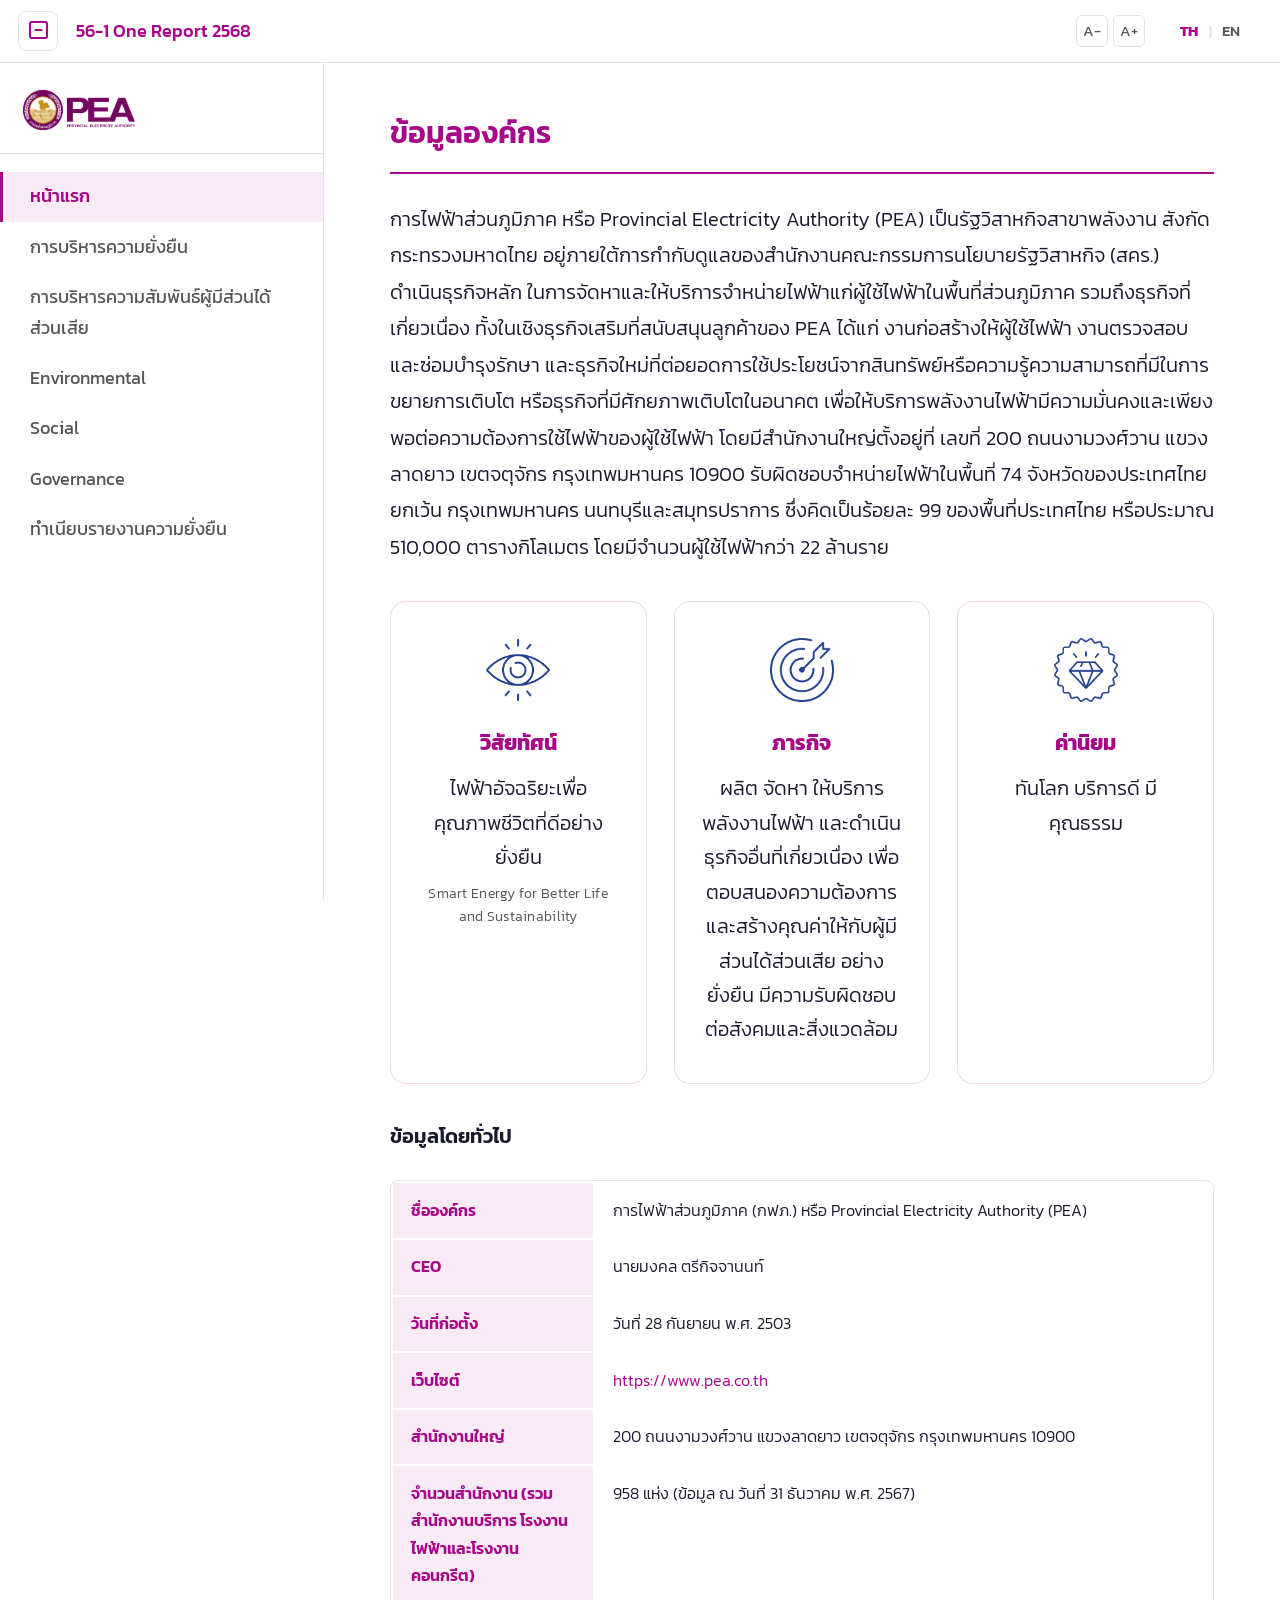
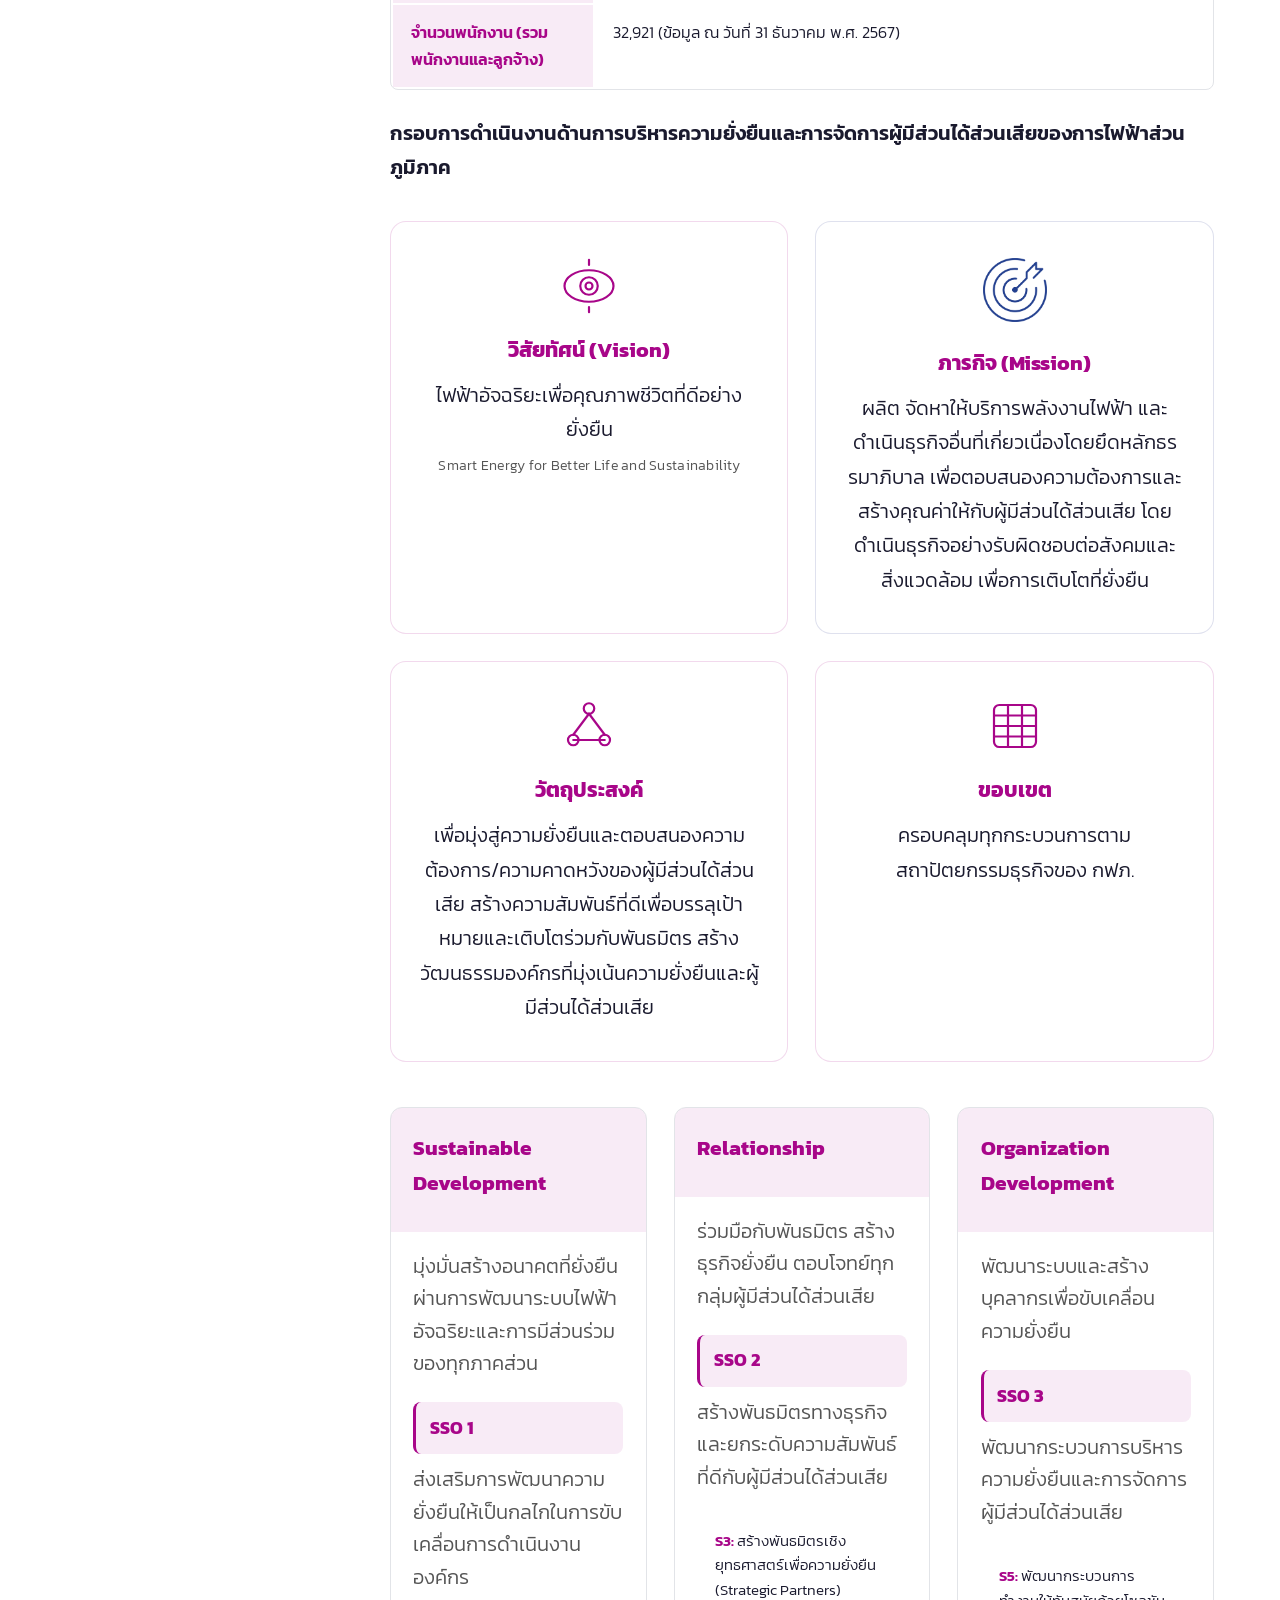
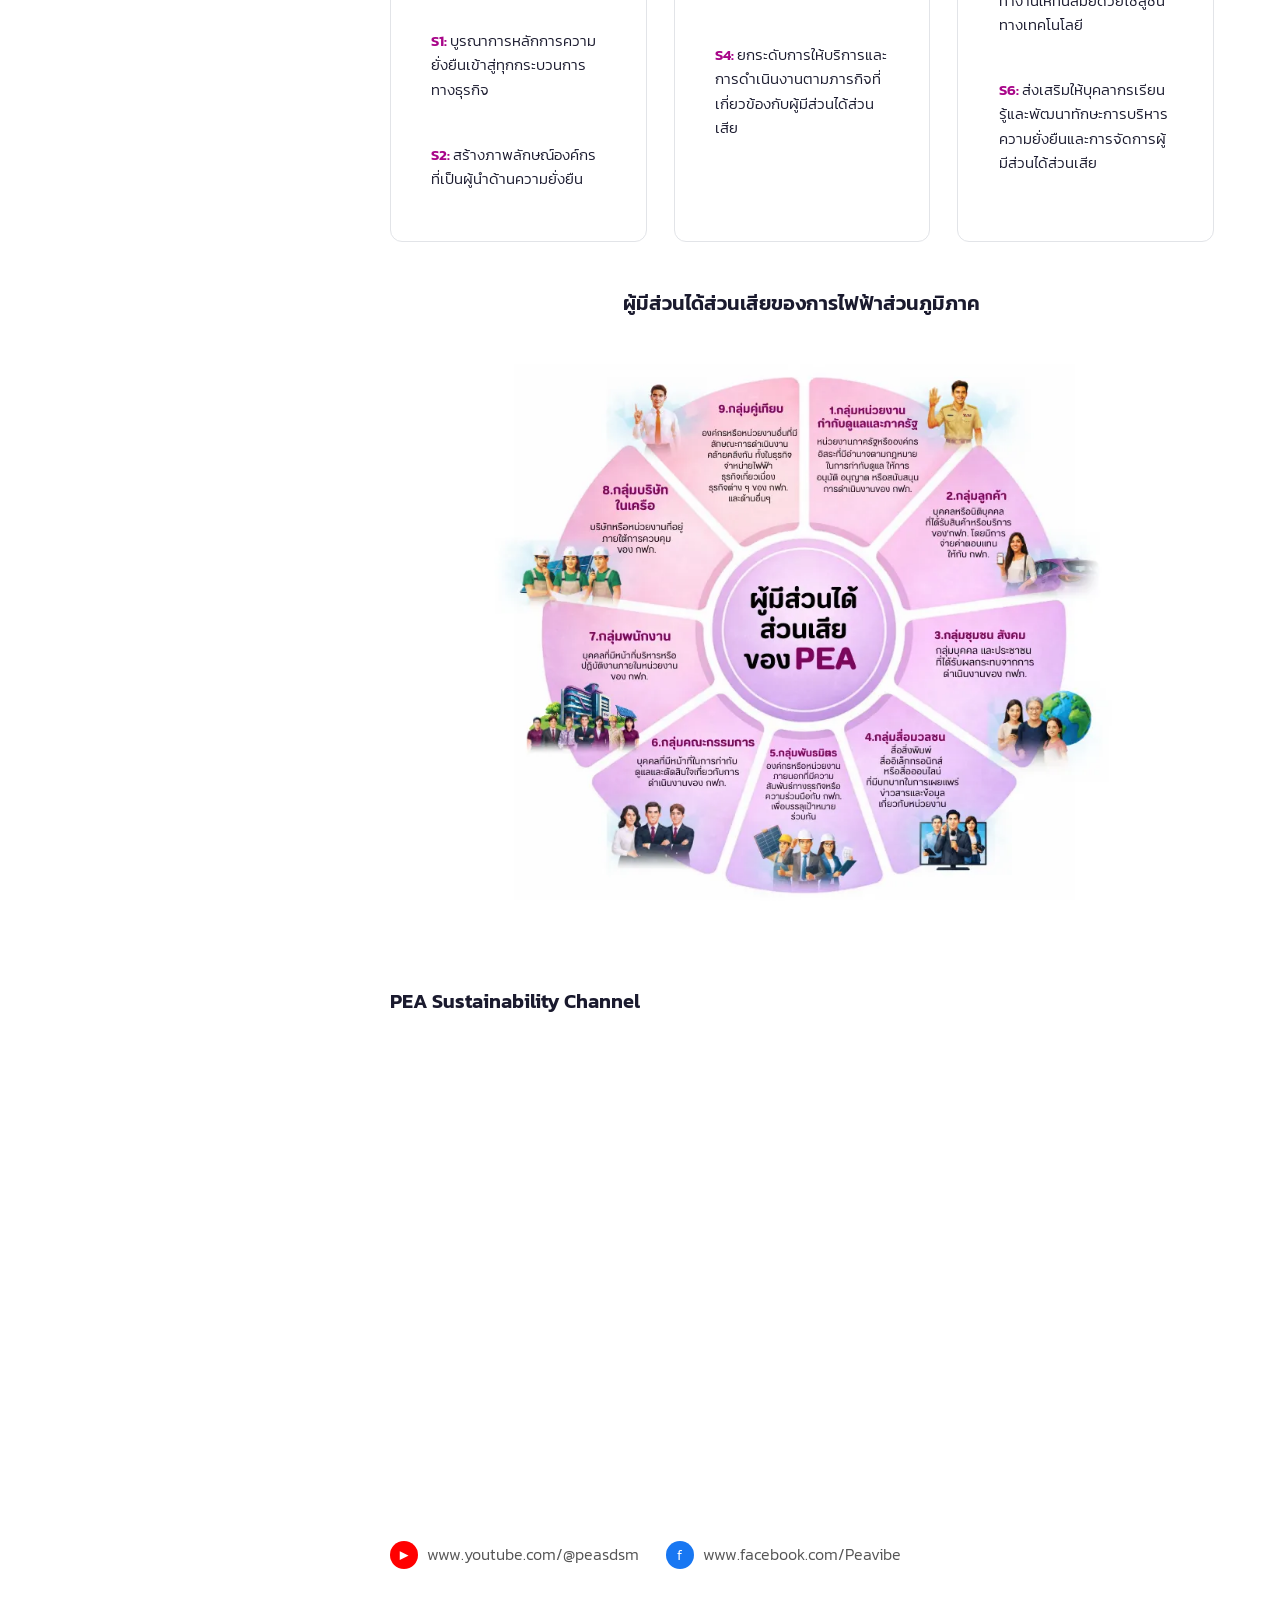
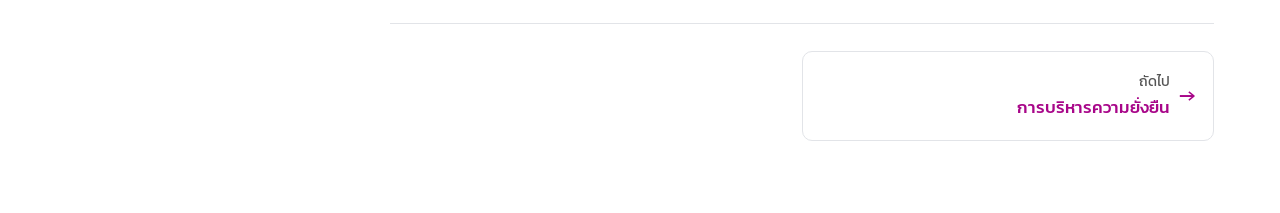
==== index.html @ 32f19824 "Initial commit: PEA Sustainability 56-1 One Report 2568 Multi-page static site with ESG content, res" ====
<!DOCTYPE html>
<html lang="th">
<head>
  <meta charset="UTF-8">
  <meta name="viewport" content="width=device-width, initial-scale=1.0">
  <title>หน้าแรก | PEA Sustainability</title>
  <link rel="icon" type="image/png" href="assets/pea-logo-new.png">
  <link rel="stylesheet" href="https://cdnjs.cloudflare.com/ajax/libs/font-awesome/6.5.0/css/all.min.css">
  <link rel="stylesheet" href="styles.css">
</head>
<body>

  <!-- Top Bar -->
  <header class="top-bar">
    <button class="hamburger-btn" id="hamburgerBtn" title="เปิด/ปิดเมนู"><svg class="bar" xmlns="http://www.w3.org/2000/svg" viewBox="0 0 640 640"><path d="M96 160C96 142.3 110.3 128 128 128L512 128C529.7 128 544 142.3 544 160C544 177.7 529.7 192 512 192L128 192C110.3 192 96 177.7 96 160zM96 320C96 302.3 110.3 288 128 288L512 288C529.7 288 544 302.3 544 320C544 337.7 529.7 352 512 352L128 352C110.3 352 96 337.7 96 320zM544 480C544 497.7 529.7 512 512 512L128 512C110.3 512 96 497.7 96 480C96 462.3 110.3 448 128 448L512 448C529.7 448 544 462.3 544 480z"/></svg><i class="fa-regular fa-square-minus close-icon"></i></button>
    <span class="top-bar-title">56-1 One Report 2568</span>
    <div class="font-picker">
      <button id="fontDecrease" title="ลดขนาดตัวอักษร">A-</button>
      <button id="fontIncrease" title="เพิ่มขนาดตัวอักษร">A+</button>
    </div>
    <div class="lang-selector">
      <a href="#" class="active">TH</a>
      <span class="lang-divider">|</span>
      <a href="#">EN</a>
    </div>
  </header>

  <!-- Sidebar -->
  <aside class="sidebar" id="sidebar">
    <div class="sidebar-logo">
      <img src="assets/pea-logo-full.png" alt="PEA Logo">
    </div>
    <ul class="sidebar-nav">
      <li><a href="index.html" class="active">หน้าแรก</a></li>
      <li><a href="sustainability-management.html">การบริหารความยั่งยืน</a></li>
      <li><a href="stakeholder-relationship.html">การบริหารความสัมพันธ์ผู้มีส่วนได้ส่วนเสีย</a></li>
      <li><a href="environmental.html">Environmental</a></li>
      <li><a href="social.html">Social</a></li>
      <li><a href="governance.html">Governance</a></li>
      <li><a href="report-archive.html">ทำเนียบรายงานความยั่งยืน</a></li>
    </ul>
  </aside>

  <!-- Main Content -->
  <main class="main-wrapper" id="mainWrapper">
    <div class="content">

      <h1>ข้อมูลองค์กร</h1>

      <p>การไฟฟ้าส่วนภูมิภาค หรือ Provincial Electricity Authority (PEA) เป็นรัฐวิสาหกิจสาขาพลังงาน สังกัดกระทรวงมหาดไทย อยู่ภายใต้การกำกับดูแลของสำนักงานคณะกรรมการนโยบายรัฐวิสาหกิจ (สคร.) ดำเนินธุรกิจหลัก ในการจัดหาและให้บริการจำหน่ายไฟฟ้าแก่ผู้ใช้ไฟฟ้าในพื้นที่ส่วนภูมิภาค รวมถึงธุรกิจที่เกี่ยวเนื่อง ทั้งในเชิงธุรกิจเสริมที่สนับสนุนลูกค้าของ PEA ได้แก่ งานก่อสร้างให้ผู้ใช้ไฟฟ้า งานตรวจสอบและซ่อมบำรุงรักษา และธุรกิจใหม่ที่ต่อยอดการใช้ประโยชน์จากสินทรัพย์หรือความรู้ความสามารถที่มีในการขยายการเติบโต หรือธุรกิจที่มีศักยภาพเติบโตในอนาคต เพื่อให้บริการพลังงานไฟฟ้ามีความมั่นคงและเพียงพอต่อความต้องการใช้ไฟฟ้าของผู้ใช้ไฟฟ้า โดยมีสำนักงานใหญ่ตั้งอยู่ที่ เลขที่ 200 ถนนงามวงศ์วาน แขวงลาดยาว เขตจตุจักร กรุงเทพมหานคร 10900 รับผิดชอบจำหน่ายไฟฟ้าในพื้นที่ 74 จังหวัดของประเทศไทย ยกเว้น กรุงเทพมหานคร นนทบุรีและสมุทรปราการ ซึ่งคิดเป็นร้อยละ 99 ของพื้นที่ประเทศไทย หรือประมาณ 510,000 ตารางกิโลเมตร โดยมีจำนวนผู้ใช้ไฟฟ้ากว่า 22 ล้านราย</p>

      <!-- วิสัยทัศน์ / ภารกิจ / ค่านิยม -->
      <div class="vmv-cards">
        <div class="vmv-card vmv-vision">
          <img src="svg/01.png" alt="วิสัยทัศน์" style="width: 64px; height: 64px; object-fit: contain; margin-bottom: 0.75rem;">
          <h4>วิสัยทัศน์</h4>
          <p>ไฟฟ้าอัจฉริยะเพื่อคุณภาพชีวิตที่ดีอย่างยั่งยืน</p>
          <span class="vmv-eng">Smart Energy for Better Life<br>and Sustainability</span>
        </div>
        <div class="vmv-card vmv-mission">
          <img src="svg/02.png" alt="ภารกิจ" style="width: 64px; height: 64px; object-fit: contain; margin-bottom: 0.75rem;">
          <h4>ภารกิจ</h4>
          <p>ผลิต จัดหา ให้บริการพลังงานไฟฟ้า และดำเนินธุรกิจอื่นที่เกี่ยวเนื่อง เพื่อตอบสนองความต้องการและสร้างคุณค่าให้กับผู้มีส่วนได้ส่วนเสีย อย่างยั่งยืน มีความรับผิดชอบต่อสังคมและสิ่งแวดล้อม</p>
        </div>
        <div class="vmv-card vmv-values">
          <img src="svg/03.png" alt="ค่านิยม" style="width: 64px; height: 64px; object-fit: contain; margin-bottom: 0.75rem;">
          <h4>ค่านิยม</h4>
          <p>ทันโลก บริการดี มีคุณธรรม</p>
        </div>
      </div>

      <!-- ข้อมูลโดยทั่วไป -->
      <h3>ข้อมูลโดยทั่วไป</h3>
      <div class="org-table-wrapper">
        <table class="org-table">
          <tbody>
            <tr><th>ชื่อองค์กร</th><td>การไฟฟ้าส่วนภูมิภาค (กฟภ.) หรือ Provincial Electricity Authority (PEA)</td></tr>
            <tr><th>CEO</th><td>นายมงคล ตรีกิจจานนท์</td></tr>
            <tr><th>วันที่ก่อตั้ง</th><td>วันที่ 28 กันยายน พ.ศ. 2503</td></tr>
            <tr><th>เว็บไซต์</th><td><a href="https://www.pea.co.th" target="_blank" rel="noopener">https://www.pea.co.th</a></td></tr>
            <tr><th>สำนักงานใหญ่</th><td>200 ถนนงามวงศ์วาน แขวงลาดยาว เขตจตุจักร กรุงเทพมหานคร 10900</td></tr>
            <tr><th>จำนวนสำนักงาน (รวมสำนักงานบริการ โรงงานไฟฟ้าและโรงงานคอนกรีต)</th><td>958 แห่ง (ข้อมูล ณ วันที่ 31 ธันวาคม พ.ศ. 2567)</td></tr>
            <tr><th>จำนวนพนักงาน (รวมพนักงานและลูกจ้าง)</th><td>32,921 (ข้อมูล ณ วันที่ 31 ธันวาคม พ.ศ. 2567)</td></tr>
          </tbody>
        </table>
      </div>

      <!-- กรอบการดำเนินงาน -->
      <h3>กรอบการดำเนินงานด้านการบริหารความยั่งยืนและการจัดการผู้มีส่วนได้ส่วนเสียของการไฟฟ้าส่วนภูมิภาค</h3>

      <!-- Vision / Mission / Objectives / Scope -->
      <div class="vmv-cards vmv-cards-2col">
        <div class="vmv-card vmv-vision">
          <div class="vmv-icon">
            <svg viewBox="0 0 64 64" fill="none" stroke="currentColor" stroke-width="2.5" stroke-linecap="round" stroke-linejoin="round"><ellipse cx="32" cy="32" rx="28" ry="18"/><circle cx="32" cy="32" r="10"/><circle cx="32" cy="32" r="4"/><line x1="32" y1="8" x2="32" y2="2"/><line x1="32" y1="62" x2="32" y2="56"/></svg>
          </div>
          <h4>วิสัยทัศน์ (Vision)</h4>
          <p>ไฟฟ้าอัจฉริยะเพื่อคุณภาพชีวิตที่ดีอย่างยั่งยืน</p>
          <span class="vmv-eng">Smart Energy for Better Life and Sustainability</span>
        </div>
        <div class="vmv-card vmv-mission">
          <img src="svg/02.png" alt="ภารกิจ" style="width: 64px; height: 64px; object-fit: contain; margin-bottom: 0.75rem;">
          <h4>ภารกิจ (Mission)</h4>
          <p>ผลิต จัดหาให้บริการพลังงานไฟฟ้า และดำเนินธุรกิจอื่นที่เกี่ยวเนื่องโดยยึดหลักธรรมาภิบาล เพื่อตอบสนองความต้องการและสร้างคุณค่าให้กับผู้มีส่วนได้ส่วนเสีย โดยดำเนินธุรกิจอย่างรับผิดชอบต่อสังคมและสิ่งแวดล้อม เพื่อการเติบโตที่ยั่งยืน</p>
        </div>
        <div class="vmv-card vmv-values">
          <div class="vmv-icon">
            <svg viewBox="0 0 64 64" fill="none" stroke="currentColor" stroke-width="2.5" stroke-linecap="round" stroke-linejoin="round"><circle cx="32" cy="12" r="6"/><circle cx="14" cy="48" r="6"/><circle cx="50" cy="48" r="6"/><line x1="32" y1="18" x2="14" y2="42"/><line x1="32" y1="18" x2="50" y2="42"/><line x1="14" y1="48" x2="50" y2="48"/></svg>
          </div>
          <h4>วัตถุประสงค์</h4>
          <p>เพื่อมุ่งสู่ความยั่งยืนและตอบสนองความต้องการ/ความคาดหวังของผู้มีส่วนได้ส่วนเสีย สร้างความสัมพันธ์ที่ดีเพื่อบรรลุเป้าหมายและเติบโตร่วมกับพันธมิตร สร้างวัฒนธรรมองค์กรที่มุ่งเน้นความยั่งยืนและผู้มีส่วนได้ส่วนเสีย</p>
        </div>
        <div class="vmv-card vmv-vision">
          <div class="vmv-icon">
            <svg viewBox="0 0 64 64" fill="none" stroke="currentColor" stroke-width="2.5" stroke-linecap="round" stroke-linejoin="round"><rect x="8" y="8" width="48" height="48" rx="6"/><line x1="8" y1="20" x2="56" y2="20"/><line x1="8" y1="32" x2="56" y2="32"/><line x1="8" y1="44" x2="56" y2="44"/><line x1="24" y1="8" x2="24" y2="56"/><line x1="40" y1="8" x2="40" y2="56"/></svg>
          </div>
          <h4>ขอบเขต</h4>
          <p>ครอบคลุมทุกกระบวนการตามสถาปัตยกรรมธุรกิจของ กฟภ.</p>
        </div>
      </div>

      <!-- SSO Framework -->
      <section class="sso-section">
        <div class="sso-grid">
          <div class="sso-card">
            <div class="sso-card-header-bg">
              <h2>Sustainable Development</h2>
            </div>
            <p class="sso-card-sub">มุ่งมั่นสร้างอนาคตที่ยั่งยืนผ่านการพัฒนาระบบไฟฟ้าอัจฉริยะและการมีส่วนร่วมของทุกภาคส่วน</p>
            <div class="sso-card-header">SSO 1</div>
            <div class="sso-card-sub">ส่งเสริมการพัฒนาความยั่งยืนให้เป็นกลไกในการขับเคลื่อนการดำเนินงานองค์กร</div>
            <div class="strategy-item"><strong>S1:</strong> บูรณาการหลักการความยั่งยืนเข้าสู่ทุกกระบวนการทางธุรกิจ</div>
            <div class="strategy-item"><strong>S2:</strong> สร้างภาพลักษณ์องค์กรที่เป็นผู้นำด้านความยั่งยืน</div>
          </div>
          <div class="sso-card">
            <div class="sso-card-header-bg">
              <h2>Relationship</h2>
            </div>
            <p class="sso-card-sub">ร่วมมือกับพันธมิตร สร้างธุรกิจยั่งยืน ตอบโจทย์ทุกกลุ่มผู้มีส่วนได้ส่วนเสีย</p>
            <div class="sso-card-header">SSO 2</div>
            <div class="sso-card-sub">สร้างพันธมิตรทางธุรกิจ และยกระดับความสัมพันธ์ที่ดีกับผู้มีส่วนได้ส่วนเสีย</div>
            <div class="strategy-item"><strong>S3:</strong> สร้างพันธมิตรเชิงยุทธศาสตร์เพื่อความยั่งยืน (Strategic Partners)</div>
            <div class="strategy-item"><strong>S4:</strong> ยกระดับการให้บริการและการดำเนินงานตามภารกิจที่เกี่ยวข้องกับผู้มีส่วนได้ส่วนเสีย</div>
          </div>
          <div class="sso-card">
            <div class="sso-card-header-bg">
              <h2>Organization Development</h2>
            </div>
            <p class="sso-card-sub">พัฒนาระบบและสร้างบุคลากรเพื่อขับเคลื่อนความยั่งยืน</p>
            <div class="sso-card-header">SSO 3</div>
            <div class="sso-card-sub">พัฒนากระบวนการบริหารความยั่งยืนและการจัดการผู้มีส่วนได้ส่วนเสีย</div>
            <div class="strategy-item"><strong>S5:</strong> พัฒนากระบวนการทำงานให้ทันสมัยด้วยโซลูชันทางเทคโนโลยี</div>
            <div class="strategy-item"><strong>S6:</strong> ส่งเสริมให้บุคลากรเรียนรู้และพัฒนาทักษะการบริหารความยั่งยืนและการจัดการผู้มีส่วนได้ส่วนเสีย</div>
          </div>
        </div>
      </section>

      <section class="stakeholder-section">
        <h3>ผู้มีส่วนได้ส่วนเสียของการไฟฟ้าส่วนภูมิภาค</h3>
        <img src="assets/home/stakeholder.webp" alt="แผนผังผู้มีส่วนได้ส่วนเสียของ PEA">
      </section>

      <h3>PEA Sustainability Channel</h3>
      <div style="position:relative;width:100%;padding-bottom:56.25%;margin-bottom:1.5rem;">
        <iframe style="position:absolute;top:0;left:0;width:100%;height:100%;border:0;border-radius:12px" src="https://www.youtube.com/embed/fM0VaA9UM3A" title="YouTube video player" allow="accelerometer; autoplay; clipboard-write; encrypted-media; gyroscope; picture-in-picture; web-share" allowfullscreen=""></iframe>
      </div>
      <div class="social-section">
        <a href="https://www.youtube.com/@peasdsm" target="_blank" rel="noopener" class="social-link">
          <span class="social-icon yt">&#9654;</span>
          www.youtube.com/@peasdsm
        </a>
        <a href="https://www.facebook.com/Peavibe" target="_blank" rel="noopener" class="social-link">
          <span class="social-icon fb">f</span>
          www.facebook.com/Peavibe
        </a>
      </div>

      <div class="page-nav next-only">
        <a href="sustainability-management.html" style="justify-content: flex-end;">
          <span style="text-align: right;"><small>ถัดไป</small>การบริหารความยั่งยืน</span>
          <span style="font-size:1.2rem">&#8594;</span>
        </a>
      </div>

    </div>
  </main>

  <button class="back-to-top" id="backToTop" title="กลับขึ้นด้านบน">&#8593;</button>
  <script src="script.js"></script>
</body>
</html>
---- styles.css ----
/* ── Font Faces ── */
@font-face { font-family: 'Kanit'; src: url('assets/fonts/Kanit-Light.ttf') format('truetype'); font-weight: 300; font-style: normal; }
@font-face { font-family: 'Kanit'; src: url('assets/fonts/Kanit-Regular.ttf') format('truetype'); font-weight: 400; font-style: normal; }
@font-face { font-family: 'Kanit'; src: url('assets/fonts/Kanit-Medium.ttf') format('truetype'); font-weight: 500; font-style: normal; }
@font-face { font-family: 'Kanit'; src: url('assets/fonts/Kanit-SemiBold.ttf') format('truetype'); font-weight: 600; font-style: normal; }
@font-face { font-family: 'Kanit'; src: url('assets/fonts/Kanit-Bold.ttf') format('truetype'); font-weight: 700; font-style: normal; }

/* ── CSS Variables ── */
:root {
  --pea-accent: rgb(168, 6, 137);
  --pea-accent-light: rgba(168, 6, 137, 0.08);
  --pea-accent-hover: rgb(140, 4, 114);
  --pea-sidebar-bg: #ffffff;
  --pea-sidebar-width: 18rem;
  --pea-border: #e2e4e8;
  --pea-text: #1a1a2e;
  --pea-text-muted: #555;
  --pea-bg: #ffffff;
  --pea-icon-blue: #2b3a8e;
  --pea-card-shadow: 0 2px 12px rgba(0,0,0,0.06);
}

/* ── Dark Theme ── */
[data-theme="dark"] {
  --pea-sidebar-bg: #1a1a2e;
  --pea-border: #2d2d44;
  --pea-text: #e8e8f0;
  --pea-text-muted: #a0a0b8;
  --pea-bg: #12121f;
  --pea-card-shadow: 0 2px 12px rgba(0,0,0,0.3);
  --pea-accent-light: rgba(168, 6, 137, 0.15);
}
[data-theme="dark"] body { background: var(--pea-bg); color: var(--pea-text); }
[data-theme="dark"] .sidebar { background: var(--pea-sidebar-bg); border-color: var(--pea-border); }
[data-theme="dark"] .sidebar-nav a { color: var(--pea-text-muted); }
[data-theme="dark"] .sidebar-nav a:hover,
[data-theme="dark"] .sidebar-nav a.active { color: var(--pea-accent); }
[data-theme="dark"] .top-bar { background: var(--pea-sidebar-bg); border-color: var(--pea-border); }
[data-theme="dark"] .search-box { background: #2d2d44; color: var(--pea-text); border-color: #3d3d55; }
[data-theme="dark"] .org-table { border-color: var(--pea-border); }
[data-theme="dark"] .org-table th { background: rgba(168, 6, 137, 0.2); }
[data-theme="dark"] .org-table td, [data-theme="dark"] .org-table th { border-color: var(--pea-border); }
[data-theme="dark"] .sso-card { background: var(--pea-sidebar-bg); border-color: var(--pea-border); }
[data-theme="dark"] .strategy-item { background: rgba(255,255,255,0.04); border-color: var(--pea-border); }
[data-theme="dark"] .next-link, [data-theme="dark"] .prev-link { border-color: var(--pea-border); }
[data-theme="dark"] .info-card { background: var(--pea-sidebar-bg); border-color: var(--pea-border); }
[data-theme="dark"] .cert-card { background: var(--pea-sidebar-bg); border-color: var(--pea-border); }

/* ── Reset & Base ── */
*, *::before, *::after { box-sizing: border-box; margin: 0; padding: 0; }
html { scroll-behavior: smooth; }
body {
  font-family: 'Kanit', sans-serif;
  font-size: 18px;
  font-weight: 160;
  line-height: 1.7;
  color: var(--pea-text);
  background: var(--pea-bg);
  overflow-x: hidden;
}

p { font-size: 18px; }
#mainWrapper > div > p { font-size: 1.125rem; }

/* ── Top Bar ── */
.top-bar {
  position: fixed; top: 0; left: 0; right: 0;
  height: 3.5rem;
  background: #fff;
  border-bottom: 1px solid var(--pea-border);
  display: flex; align-items: center; justify-content: flex-start;
  padding: 0 1rem;
  z-index: 100;
  gap: 0.75rem;
}
.top-bar-title {
  font-weight: 500; font-size: 18px;
  color: var(--pea-accent);
  margin-left: 0.25rem;
}
.lang-selector {
  margin-left: 0;
  display: flex;
  align-items: center;
  gap: 0;
  font-size: 0.85rem;
  font-weight: 500;
}
.lang-selector a {
  text-decoration: none;
  color: var(--pea-text-muted);
  padding: 0.35rem 0.6rem;
  border-radius: 6px;
  transition: all 0.2s;
}
.lang-selector a:hover { color: var(--pea-accent); background: var(--pea-accent-light); }
.lang-selector a.active { color: var(--pea-accent); font-weight: 700; }
.lang-selector .lang-divider { color: var(--pea-border); }
.font-picker {
  margin-left: auto;
  position: relative;
  display: flex;
  align-items: center;
  gap: 0.25rem;
  font-size: 0.85rem;
  font-weight: 500;
}
.font-picker button {
  background: none;
  border: 1px solid var(--pea-border);
  border-radius: 6px;
  cursor: pointer;
  color: var(--pea-text-muted);
  font-family: 'Kanit', sans-serif;
  font-size: 0.85rem;
  padding: 0.25rem 0.5rem;
  line-height: 1;
  transition: all 0.2s;
  display: flex;
  align-items: center;
  justify-content: center;
  width: 32px;
  height: 32px;
}
.font-picker button:hover { color: var(--pea-accent); border-color: var(--pea-accent); }
.font-picker .font-size-label { font-size: 0.75rem; color: var(--pea-text-muted); margin: 0 0.15rem; }
[data-theme="dark"] .top-bar-title { color: var(--pea-accent); }
/* ── Hamburger Menu Button ── */
.hamburger-btn {
  display: flex; align-items: center; justify-content: center;
  width: 40px; height: 40px;
  background: none; border: 1px solid var(--pea-border);
  border-radius: 8px; cursor: pointer;
  transition: all 0.2s;
}
.hamburger-btn:hover { background: var(--pea-accent-light); border-color: var(--pea-accent); }
.hamburger-btn:hover .bar { fill: var(--pea-accent); }
.hamburger-btn .bar {
  display: block; width: 18px; height: 18px;
  fill: var(--pea-text-muted);
  position: relative;
  transition: all 0.3s ease;
}
.hamburger-btn .bar::before,
.hamburger-btn .bar::after {
  content: ''; display: block;
  width: 18px; height: 2px;
  background: var(--pea-text-muted);
  border-radius: 2px;
  position: absolute; left: 0;
  transition: all 0.3s ease;
}
.hamburger-btn .bar::before { top: -6px; }
.hamburger-btn .bar::after { top: 6px; }
.hamburger-btn .close-icon { display: none; font-size: 1.2rem; color: var(--pea-accent); }
.hamburger-btn.open .bar { display: none; }
.hamburger-btn.open .close-icon { display: block; }

[data-theme="dark"] .hamburger-btn { border-color: var(--pea-border); }
[data-theme="dark"] .hamburger-btn .bar,
[data-theme="dark"] .hamburger-btn .bar::before,
[data-theme="dark"] .hamburger-btn .bar::after { background: var(--pea-text-muted); }
[data-theme="dark"] .hamburger-btn.open .close-icon { color: var(--pea-accent); }

.lang-selector {
  font-family: 'Kanit', sans-serif;
  font-size: 0.85rem;
  padding: 0.3rem 0.6rem;
  border: none;
  border-radius: 6px;
  background: none;
  cursor: pointer;
  color: var(--pea-text-muted);
}

/* ── Sidebar ── */
.sidebar {
  position: fixed; top: 3.5rem; left: 0; bottom: 0;
  width: var(--pea-sidebar-width);
  background: var(--pea-sidebar-bg);
  border-right: 1px solid var(--pea-border);
  overflow-y: auto;
  z-index: 90;
  transition: transform 0.3s ease;
  padding: 1.5rem 0;
}
.sidebar.hidden { transform: translateX(-100%); }
.sidebar-logo {
  display: flex; align-items: center; gap: 0.6rem;
  padding: 0 1.25rem 1.25rem;
  border-bottom: 1px solid var(--pea-border);
  margin-bottom: 1rem;
}
.sidebar-logo img { height: 40px; width: auto; }
.sidebar-logo span { font-weight: 600; font-size: 0.9rem; color: var(--pea-accent); }
.sidebar-nav { list-style: none; }
.sidebar-nav li { margin: 0; }
.sidebar-nav a {
  display: block;
  padding: 0.55rem 1.5rem;
  color: var(--pea-text-muted);
  text-decoration: none;
  font-size: 18px;
  font-weight: 400;
  transition: all 0.2s;
  border-left: 3px solid transparent;
}
.sidebar-nav a:hover {
  color: var(--pea-accent);
  background: var(--pea-accent-light);
}
.sidebar-nav a.active {
  color: var(--pea-accent);
  font-weight: 500;
  border-left-color: var(--pea-accent);
  background: var(--pea-accent-light);
}

/* ── Main Content ── */
.main-wrapper {
  margin-left: var(--pea-sidebar-width);
  margin-top: 3.5rem;
  transition: margin-left 0.3s ease;
  min-height: calc(100vh - 3.5rem);
}
.main-wrapper.expanded { margin-left: 0; }
.content {
  max-width: 90%;
  margin: 0 auto;
  padding: 2.5rem 1rem 4rem;
}

/* ── Section Headings ── */
h1 {
  font-size: 1.65rem;
  font-weight: 600;
  color: var(--pea-accent);
  margin-bottom: 1.5rem;
  padding-bottom: 0.75rem;
  border-bottom: 2px solid var(--pea-accent);
}
h2 {
  font-size: 1.3rem;
  font-weight: 500;
  color: #1a1a2e;
  margin: 2.5rem 0 1rem;
}
h3 {
  font-size: 1.1rem;
  font-weight: 600;
  color: var(--pea-text);
  margin: 0rem 0 0.75rem;
}
p { margin-bottom: 1rem; font-size: 16px; line-height: 1.8; }
a { color: var(--pea-accent); }

/* ── Organization Table ── */
.org-table-wrapper {
  overflow-x: auto;
  -webkit-overflow-scrolling: touch;
  margin: 1.5rem 0;
  border-radius: 8px;
  border: 1px solid var(--pea-border);
}
.org-table {
  width: 100%;
  min-width: 600px;
  font-size: 0.9rem;
  border: none;
}
.org-table th, .org-table td {
  padding: 0.75rem 1rem;
  border: 0 solid;
  text-align: left;
  vertical-align: top;
}
.org-table th {
  background: var(--pea-accent-light);
  font-weight: 600;
  width: 200px;
  color: var(--pea-accent);
}
.org-table td a { color: var(--pea-accent); text-decoration: none; }
.org-table td a:hover { text-decoration: underline; }

/* ── Data Table (general) ── */
.data-table {
  width: 100%;
  border-collapse: collapse;
  margin: 1.5rem 0;
  font-size: 0.9rem;
  border: 1px solid var(--pea-border);
  border-radius: 8px;
  overflow: hidden;
  table-layout: fixed;
}
.data-table th, .data-table td {
  padding: 0.65rem 1rem;
  border: 1px solid var(--pea-border);
  text-align: center;
  vertical-align: middle;
}
.data-table th {
  background: var(--pea-accent);
  color: #fff;
  font-weight: 500;
}
.data-table td { font-size: 1.125rem; }
.data-table tr:nth-child(even) { background: var(--pea-accent-light); }
[data-theme="dark"] .data-table th { background: var(--pea-accent); }
[data-theme="dark"] .data-table td { border-color: var(--pea-border); }
[data-theme="dark"] .data-table tr:nth-child(even) { background: rgba(168, 6, 137, 0.1); }

/* ── VMV Cards (วิสัยทัศน์ / ภารกิจ / ค่านิยม) ── */
.vmv-cards {
  display: grid;
  grid-template-columns: 1fr;
  gap: 1.5rem;
  margin: 2rem 0;
  align-items: stretch;
}
@media (min-width: 768px) {
  .vmv-cards { grid-template-columns: repeat(3, 1fr); }
  .vmv-cards.vmv-cards-2col { grid-template-columns: repeat(2, 1fr); }
  .sso-grid { grid-template-columns: repeat(3, 1fr); }
  .info-cards-2col { grid-template-columns: 1fr; }
  .sso-grid-2col { grid-template-columns: 1fr; }
  .sso-grid-2col .sso-card { width: 100%; }
}
.vmv-card {
  position: relative;
  border-radius: 16px;
  padding: 2rem 1.5rem 1.75rem;
  text-align: center;
  overflow: hidden;
  transition: transform 0.25s ease, box-shadow 0.25s ease;
  height: 100%;
}
.vmv-card::before {
  content: '';
  position: absolute; inset: 0;
  opacity: 0.07;
  border-radius: 16px;
  z-index: 0;
}
.vmv-card:hover { transform: translateY(-4px); box-shadow: 0 12px 32px rgba(0,0,0,0.1); }
.vmv-card > * { position: relative; z-index: 1; }

.vmv-vision {
  background: #ffffff;
  border: 1px solid rgba(168, 6, 137, 0.15);
}
.vmv-vision .vmv-icon svg { stroke: var(--pea-accent); }
.vmv-mission {
  background: #ffffff;
  border: 1px solid rgba(43, 58, 142, 0.15);
}
.vmv-mission .vmv-icon svg { stroke: var(--pea-icon-blue); }
.vmv-values {
  background: #ffffff;
  border: 1px solid rgba(168, 6, 137, 0.15);
}
.vmv-values .vmv-icon svg { stroke: var(--pea-accent); }

.vmv-icon {
  width: 56px; height: 56px;
  margin: 0 auto 1rem;
}
.vmv-icon svg { width: 100%; height: 100%; }
.vmv-card h4 {
  font-size: 1.15rem;
  font-weight: 700;
  color: var(--pea-accent);
  margin-bottom: 0.6rem;
}
.vmv-card p {
  font-size: 1.125rem;
  line-height: 1.7;
  color: var(--pea-text);
  margin-bottom: 0.25rem;
}
.vmv-eng {
  display: block;
  font-size: 0.75rem;
  font-weight: 300;
  color: var(--pea-text-muted);
  margin-top: 0.4rem;
  letter-spacing: 0.02em;
}

[data-theme="dark"] .vmv-vision { background: linear-gradient(135deg, rgba(168,6,137,0.12) 0%, rgba(43,58,142,0.1) 100%); border-color: rgba(168,6,137,0.25); }
[data-theme="dark"] .vmv-mission { background: linear-gradient(135deg, rgba(43,58,142,0.12) 0%, rgba(30,136,229,0.08) 100%); border-color: rgba(43,58,142,0.25); }
[data-theme="dark"] .vmv-values { background: linear-gradient(135deg, rgba(233,30,99,0.08) 0%, rgba(168,6,137,0.1) 100%); border-color: rgba(168,6,137,0.25); }

@media (max-width: 820px) {
  .vmv-cards { grid-template-columns: 1fr; }
}

/* ── Vision/Mission Cards (VM Grid) ── */

.vm-grid {
  display: grid;
  grid-template-columns: repeat(2, 1fr);
  gap: 2rem;
  margin: 2rem 0;
}
.vm-card { text-align: center; padding: 2rem 1.5rem; }
.vm-card img { width: 90px; height: 90px; object-fit: contain; margin-bottom: 1rem; }
.vm-card h3, .vm-card h4 { color: var(--pea-accent); font-size: 1.15rem; margin-bottom: 0.75rem; }
.vm-card p, .vm-card ul { font-size: 1.125rem; color: var(--pea-text-muted); text-align: left; }
.vm-card ul { list-style: disc; padding-left: 1.5rem; }
.vm-card ul li { margin-bottom: 0.4rem; }

/* ── SSO Framework ── */
.sso-section { margin: 2.5rem 0; }
.sso-grid {
  display: grid;
  grid-template-columns: repeat(3, 1fr);
  gap: 1.5rem;
  margin: 1.5rem 0;
}
.sso-card {
  background: var(--pea-sidebar-bg);
  border: 1px solid var(--pea-border);
  border-radius: 12px;
  padding: 0rem 1.25rem 1.25rem;
  transition: transform 0.2s, box-shadow 0.2s;
  overflow: hidden;
}
.sso-card-header-bg {
  background: var(--pea-accent-light);
  margin: 0 -1.5rem;
  margin-top: 0rem;
  padding: 1.25rem 1.5rem;
  margin-bottom: 1rem;
}
.sso-card:hover { transform: translateY(-2px); box-shadow: var(--pea-card-shadow); }
.sso-card h2 { font-size: 1.15rem; font-weight: 700; margin: 0 0 0.5rem; border: none; padding: 0; color: #a80689; }
.sso-card-header { font-weight: 700; font-size: 1rem; color: var(--pea-accent); margin-bottom: 0.5rem; background: var(--pea-accent-light); padding: 0.6rem 0.75rem; border-radius: 8px; border-left: 3px solid var(--pea-accent); }
.sso-card-sub { font-size: 1.125rem; color: var(--pea-text-muted); margin-bottom: 1.25rem; line-height: 1.6; }
.strategy-item {
  background: none;
  border: none;
  border-radius: 8px;
  padding: 0.75rem 1rem;
  margin-bottom: 0.75rem;
  font-size: 0.85rem;
  line-height: 1.6;
}
.strategy-item strong { color: var(--pea-accent); font-weight: 600; }

/* ── Stakeholder Section ── */
.stakeholder-section { margin: 2.5rem 0; text-align: center; }
.stakeholder-section img { max-width: 700px; width: 100%; height: auto; border-radius: 12px; margin: 1rem 0; }

/* ── Social Links ── */
.social-section { margin: 2.5rem 0; display: flex; gap: 1.5rem; flex-wrap: wrap; }
.social-link {
  display: flex; align-items: center; gap: 0.5rem;
  text-decoration: none; color: var(--pea-text-muted);
  font-size: 0.9rem; transition: color 0.2s;
}
.social-link:hover { color: var(--pea-accent); }
.social-icon {
  width: 28px; height: 28px; border-radius: 50%;
  display: flex; align-items: center; justify-content: center;
  font-size: 0.85rem; color: #fff;
}
.social-icon.yt { background: #FF0000; }
.social-icon.fb { background: #1877F2; }

/* ── Prev/Next Links ── */
.page-nav {
  margin-top: 3rem;
  padding-top: 1.5rem;
  border-top: 1px solid var(--pea-border);
  display: flex;
  gap: 1rem;
  align-items: stretch;
}
.page-nav a {
  flex: 1;
  display: flex; align-items: center; gap: 0.5rem;
  text-decoration: none; color: var(--pea-accent);
  font-weight: 500; font-size: 0.95rem; transition: gap 0.2s;
  padding: 1rem;
  border: 1px solid var(--pea-border);
  border-radius: 10px;
}
.page-nav a:hover { gap: 0.8rem; background: var(--pea-accent-light); }
.page-nav.next-only { justify-content: flex-end; }
.page-nav.next-only a { flex: 0 1 50%; }
.page-nav.prev-only { justify-content: flex-start; }
.page-nav.prev-only a { flex: 0 1 50%; justify-content: flex-start; }
.page-nav.prev-only a span { text-align: left; }
.page-nav small {
  display: block; font-size: 0.75rem;
  color: var(--pea-text-muted); font-weight: 400;
}
/* .page-nav a:last-child { justify-content: flex-end; } */
/* .page-nav a:last-child span { text-align: right; } */

/* ── Info Cards Grid ── */
.info-cards {
  display: grid;
  grid-template-columns: repeat(3, 1fr);
  gap: 1.5rem;
  margin: 1.5rem 0;
}
.info-card {
  background: var(--pea-sidebar-bg);
  border: 1px solid var(--pea-border);
  border-radius: 12px;
  overflow: hidden;
  transition: transform 0.2s, box-shadow 0.2s;
}
.info-card:hover { transform: translateY(-2px); box-shadow: var(--pea-card-shadow); }
.info-card img { width: 100%; height: auto; display: block; }
.info-card .info-card-body { padding: 1rem 1.25rem; }
.info-card .info-card-body h3 { font-size: 1rem; margin-bottom: 0.5rem; color: var(--pea-accent); }
.info-card .info-card-body p { font-size: 0.85rem; color: var(--pea-text-muted); }

/* ── Full-width Image ── */
.full-img { width: 100%; height: auto; display: block; border-radius: 12px; margin: 1.5rem 0; }

/* ── Certification Cards ── */
.cert-grid {
  display: grid;
  grid-template-columns: repeat(auto-fit, minmax(200px, 1fr));
  gap: 1.25rem;
  margin: 1.5rem 0;
}
.cert-card {
  background: var(--pea-sidebar-bg);
  border: 1px solid var(--pea-border);
  border-radius: 12px;
  padding: 1.25rem;
  text-align: center;
  transition: transform 0.2s, box-shadow 0.2s;
}
.cert-card:hover { transform: translateY(-2px); box-shadow: var(--pea-card-shadow); }
.cert-card img { max-height: 80px; width: auto; margin-bottom: 0.75rem; }
.cert-card h4 { font-size: 0.9rem; color: var(--pea-accent); font-weight: 600; }

/* ── Materiality Topics ── */
.materiality-group {
  margin: 1.5rem 0;
  background: var(--pea-sidebar-bg);
  border: 1px solid var(--pea-border);
  border-left: 4px solid var(--pea-accent);
  border-radius: 12px;
  padding: 1.5rem;
  transition: transform 0.2s, box-shadow 0.2s;
  display: flex;
  gap: 1.25rem;
}
.materiality-content { flex: 1; min-width: 0; }
.materiality-img {
  width: 80px;
  height: 80px;
  object-fit: contain;
  border-radius: 8px;
  flex-shrink: 0;
  align-self: flex-start;
}
.materiality-group:hover { transform: translateY(-2px); box-shadow: var(--pea-card-shadow); }
.materiality-label {
  display: inline-block;
  font-size: 0.8rem;
  font-weight: 600;
  color: var(--pea-accent);
  background: var(--pea-accent-light);
  padding: 0.2rem 0.75rem;
  border-radius: 4px;
  margin-bottom: 0.5rem;
}
.materiality-label.label-env { color: #2e7d32; background: rgba(46, 125, 50, 0.08); }
.materiality-group.mg-env { border-left-color: var(--pea-border); border-top: 4px solid #2e7d32; }
.materiality-label.label-social { color: #1565c0; background: rgba(21, 101, 192, 0.08); }
.materiality-group.mg-social { border-left-color: var(--pea-border); border-top: 4px solid #1565c0; }
.materiality-label.label-gov { color: #ef6c00; background: rgba(239, 108, 0, 0.08); }
.materiality-group.mg-gov { border-left-color: var(--pea-border); border-top: 4px solid #ef6c00; }
.materiality-group h3 { font-size: 1rem; color: #1a1a2e; margin-bottom: 0.75rem; }
.materiality-item {
  padding: 0.5rem 0 0.5rem 1.25rem;
  border-left: none;
  margin-bottom: 0.5rem;
  font-size: 0.9rem;
}
.materiality-item strong { color: #1a1a2e; font-weight: 600; }
.materiality-item.item-env {
  background: rgba(46, 125, 50, 0.08);
  border-radius: 8px;
  padding: 0.75rem 1.25rem;
  border-left: 3px solid #2e7d32;
}
.materiality-item.item-social {
  background: rgba(21, 101, 192, 0.08);
  border-radius: 8px;
  padding: 0.75rem 1.25rem;
  border-left: 3px solid #1565c0;
}
.materiality-item.item-gov {
  background: rgba(239, 108, 0, 0.08);
  border-radius: 8px;
  padding: 0.75rem 1.25rem;
  border-left: 3px solid #ef6c00;
}

/* ── Stakeholder Group Images ── */
/* Chart Wrapper */
.chart-wrapper {
  background: var(--pea-sidebar-bg);
  border: 1px solid var(--pea-border);
  border-radius: 12px;
  padding: 1.5rem;
  margin: 1.5rem 0;
}
.chart-summary {
  display: flex;
  gap: 1.5rem;
  justify-content: center;
  margin-bottom: 1.5rem;
}
.chart-summary-item {
  display: flex;
  flex-direction: row;
  align-items: center;
  gap: 0.5rem;
}
.chart-year {
  font-size: 0.85rem;
  font-weight: 500;
  padding: 0.2rem 0.75rem;
  border-radius: 20px;
  color: #fff;
}
.year-2567 { background: #9e9e9e; }
.year-2568 { background: var(--pea-accent); }
.chart-score {
  font-size: 1.5rem;
  font-weight: 600;
  color: #1a1a2e;
}
.chart-wrapper canvas {
  max-width: 100%;
  width: 100% !important;
  height: auto !important;
  margin: 0 auto;
}

@media (max-width: 480px) {
  .chart-score { font-size: 1.25rem; }
}

.stakeholder-groups { margin: 2rem 0; }
.stakeholder-groups .org-table-wrapper { border: none; border-radius: 0px; }
.stakeholder-groups img {
  width: 100%;
  aspect-ratio: 3452 / 2003;
  object-fit: cover;
  margin-bottom: 1.25rem;
}

/* ── Back-to-Top Button ── */
.back-to-top {
  position: fixed; bottom: 25px; right: 25px;
  width: 45px; height: 45px; border-radius: 50%;
  background: var(--pea-accent); color: #fff; border: none;
  font-size: 1.2rem; cursor: pointer;
  box-shadow: 0 4px 10px rgba(0,0,0,0.2);
  z-index: 200; opacity: 0; pointer-events: none;
  transition: all 0.3s ease;
  display: flex; align-items: center; justify-content: center;
}
.back-to-top.visible { opacity: 1; pointer-events: all; }
.back-to-top:hover { background: var(--pea-accent-hover); transform: scale(1.05); }


/* ── Responsive ── */

/* Tablet (821px–1024px) */
@media (max-width: 1024px) {
  .vmv-cards { grid-template-columns: repeat(2, 1fr); }
  .sso-grid { grid-template-columns: repeat(3, 1fr); }
  .vm-grid { grid-template-columns: repeat(2, 1fr); }
  .info-cards { grid-template-columns: repeat(2, 1fr); }
  .cert-grid { grid-template-columns: repeat(2, 1fr); }
}

/* Mobile (≤912px) */
@media (max-width: 912px) {
  .sidebar {
    transform: translateX(-100%);
    width: 100%;
    left: 0; right: 0;
    background: var(--pea-sidebar-bg);
  }
  .sidebar.show { transform: translateX(0); }
  .main-wrapper { margin-left: 0 !important; }
  .content { max-width: 95%; padding: 1.5rem 0.75rem 3rem; }
  .vmv-cards { grid-template-columns: repeat(2, 1fr); }
  .vm-grid { grid-template-columns: 1fr; }
  .sso-grid { grid-template-columns: 1fr; }
  .info-cards { grid-template-columns: 1fr; }
  .info-cards-2col { grid-template-columns: 1fr; }
  .sso-grid-2col { grid-template-columns: 1fr; }
  .cert-grid { grid-template-columns: repeat(2, 1fr); }
  .org-table th { width: 200px; }

  .data-table th, .data-table td { padding: 0.5rem 0.6rem; font-size: 0.8rem; }
  .page-nav { gap: 0.75rem; }
  .page-nav a { font-size: 0.85rem; padding: 0.75rem; }
  h1 { font-size: 1.35rem; }
  h2 { font-size: 1.15rem; }
  h3 { font-size: 1rem; }
  p { font-size: 1.125rem; }
  .vmv-card { padding: 1.5rem 1.25rem 1.5rem; }
  .sso-card { padding: 0 1.25rem 1.25rem; }
  .stakeholder-section img { max-width: 100%; }
  .full-img { border-radius: 8px; }

}

/* SSO cards fixed width (768px–820px) */
@media (min-width: 768px) and (max-width: 820px) {
  .sso-grid { grid-template-columns: 1fr; justify-items: center; }
  .sso-card { width: 414px; max-width: 100%; }
}

/* Below tablet (≤767px) */
@media (max-width: 767px) {
  .vmv-cards { grid-template-columns: 1fr; }
}

/* Small phone (≤480px) */
@media (max-width: 480px) {
  .content { max-width: 100%; padding: 1.25rem 0.5rem 2.5rem; }
  .cert-grid { grid-template-columns: 1fr; }
  .org-table th { width: 100px; }
  .vmv-card { padding: 1.25rem 1rem; }
  .vmv-icon { width: 44px; height: 44px; }
  .vmv-card h4 { font-size: 1rem; }
  .social-section { flex-direction: column; gap: 1rem; }
  .top-bar { padding: 0 0.75rem; }
  h1 { font-size: 1.2rem; }
}

@media (min-width: 821px) {
  .sidebar.hidden + .main-wrapper { margin-left: 0; }
  .sso-grid-2col { grid-template-columns: repeat(2, 1fr); }
  .sso-grid-2col .sso-card { width: 100%; }
  .info-cards-2col { grid-template-columns: repeat(2, 1fr); }
}
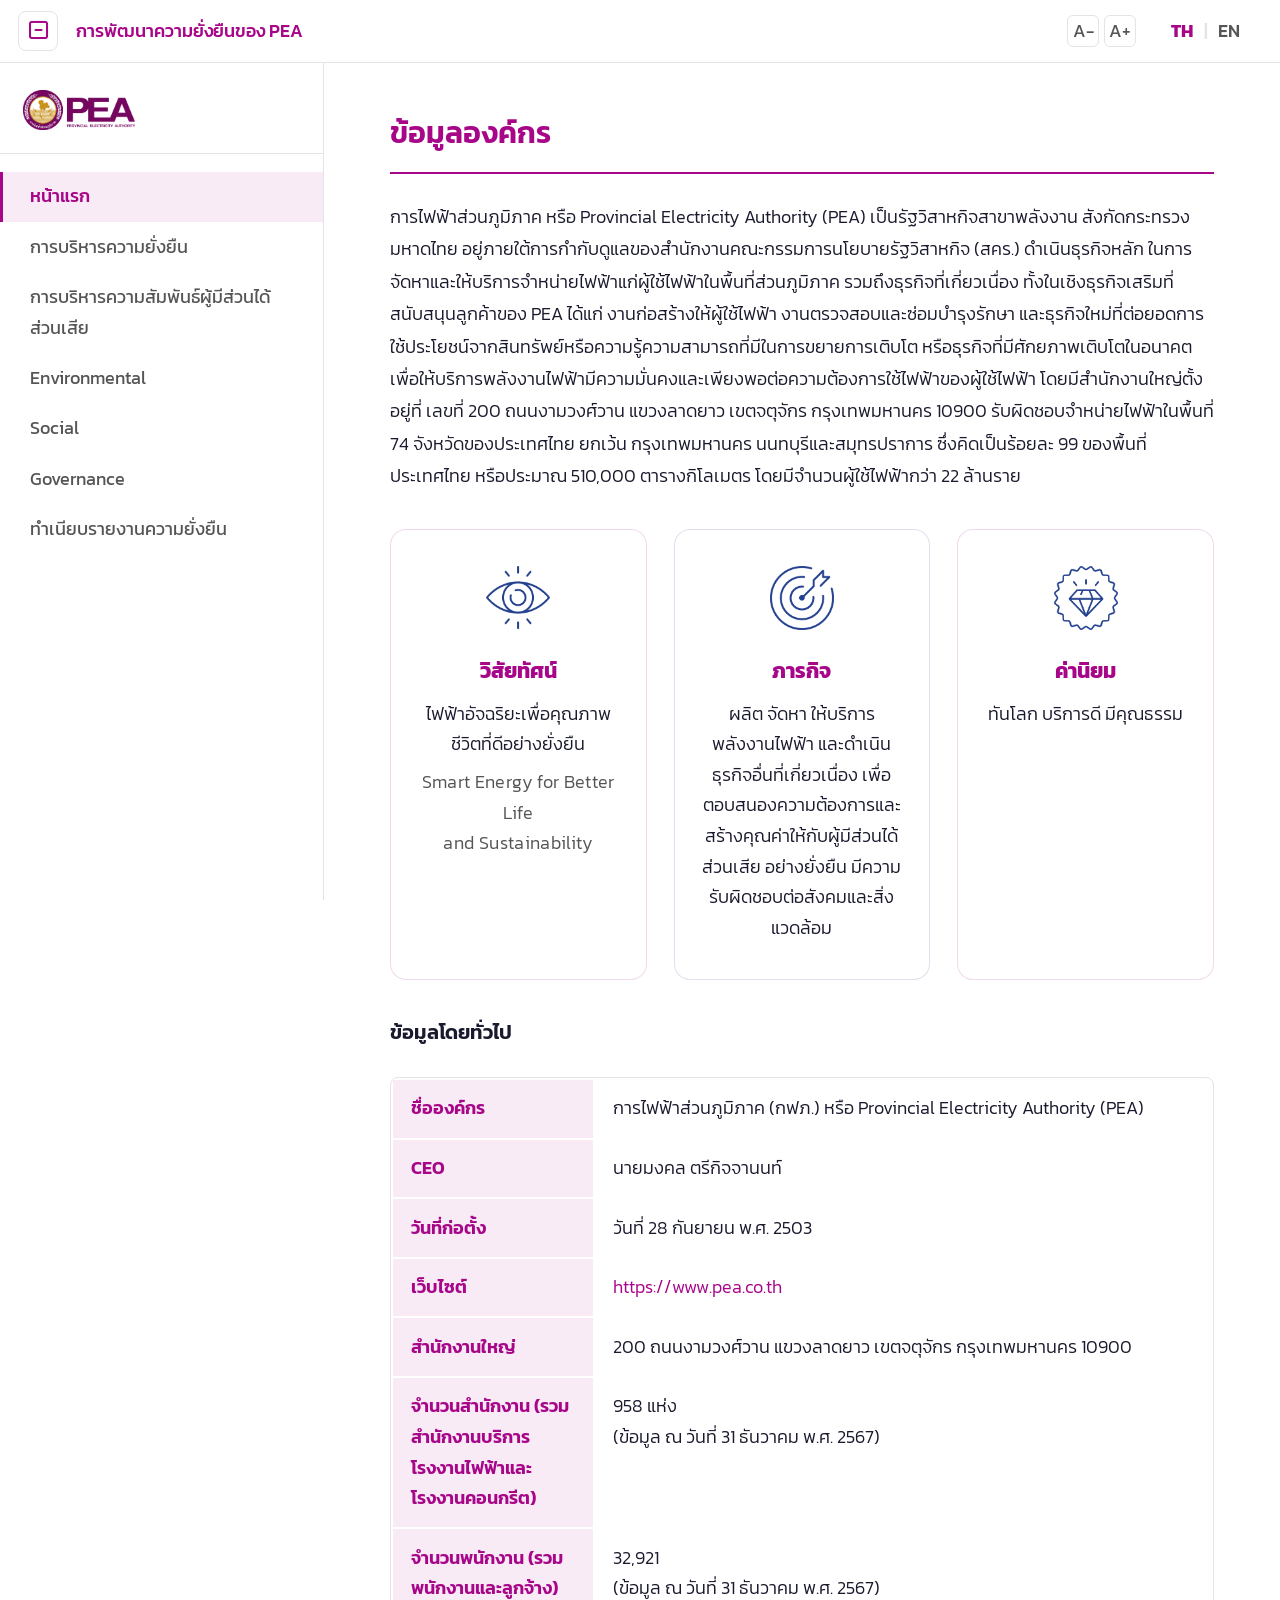
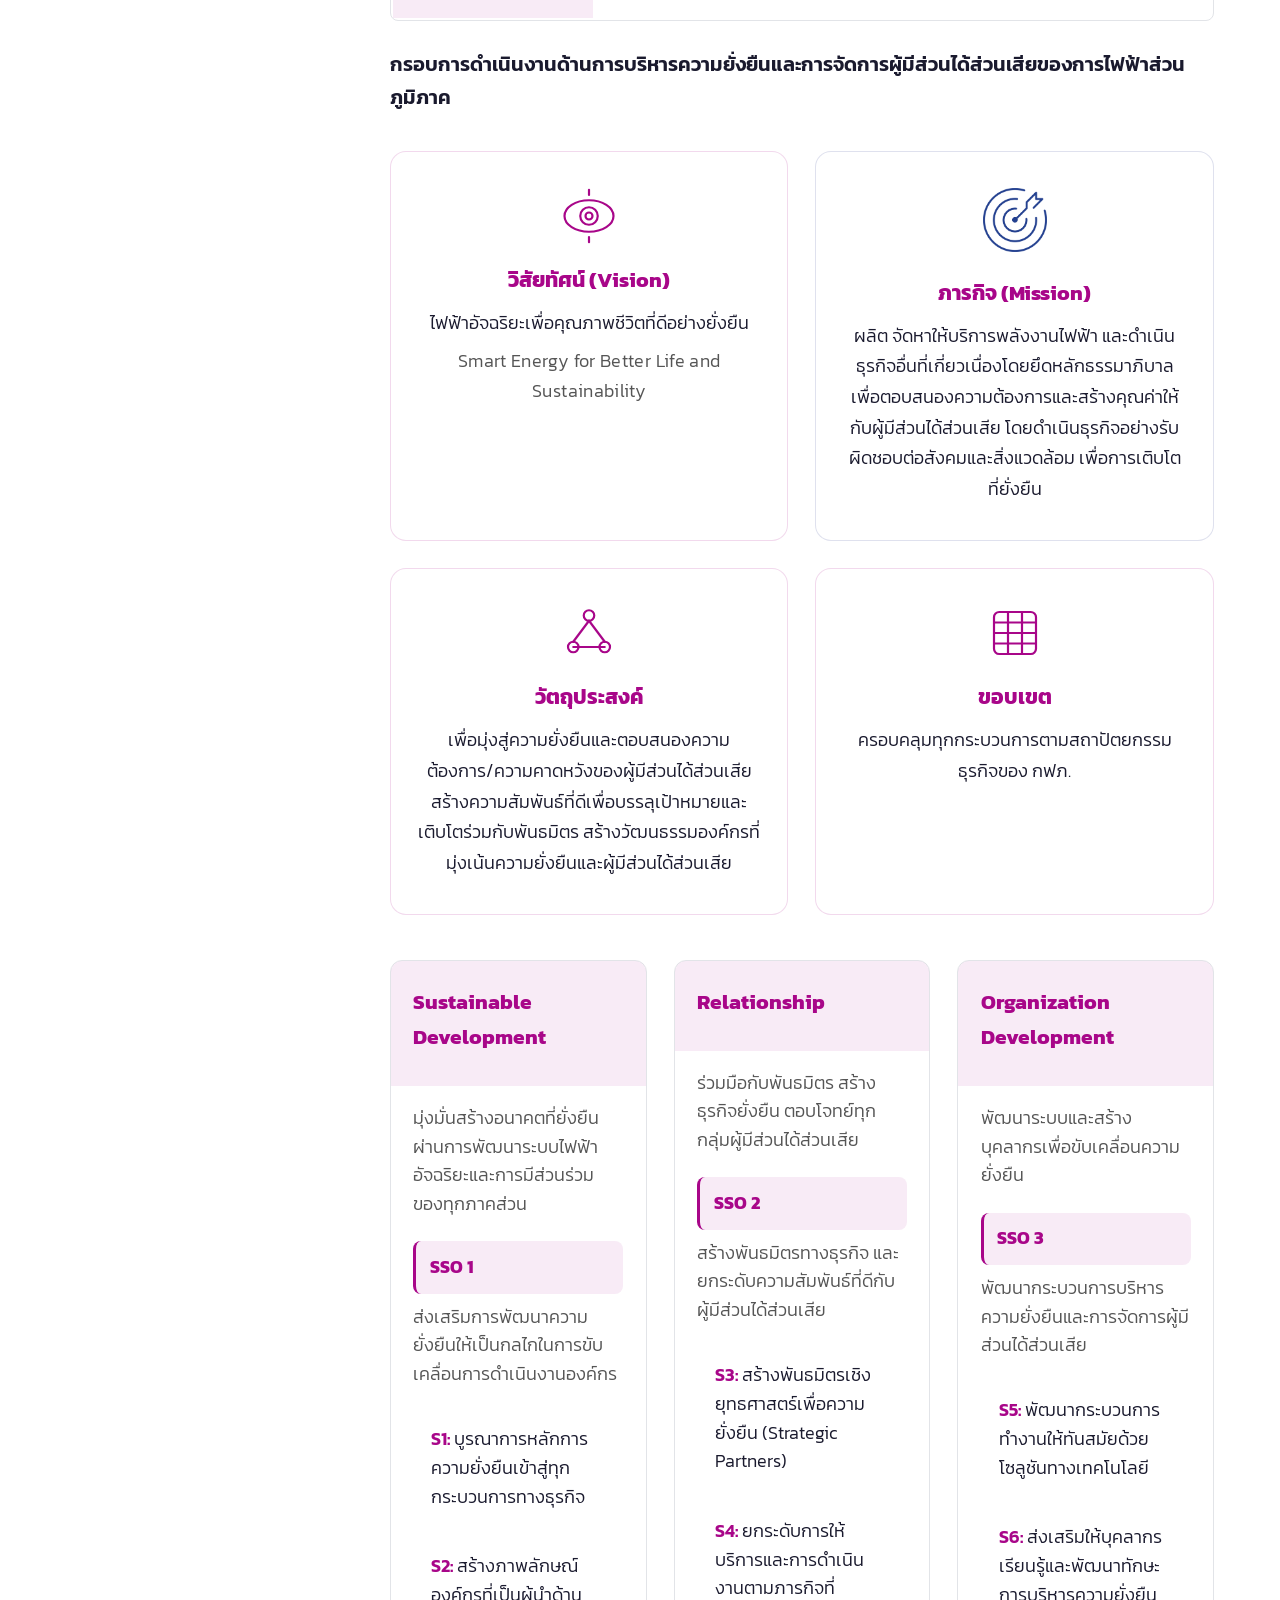
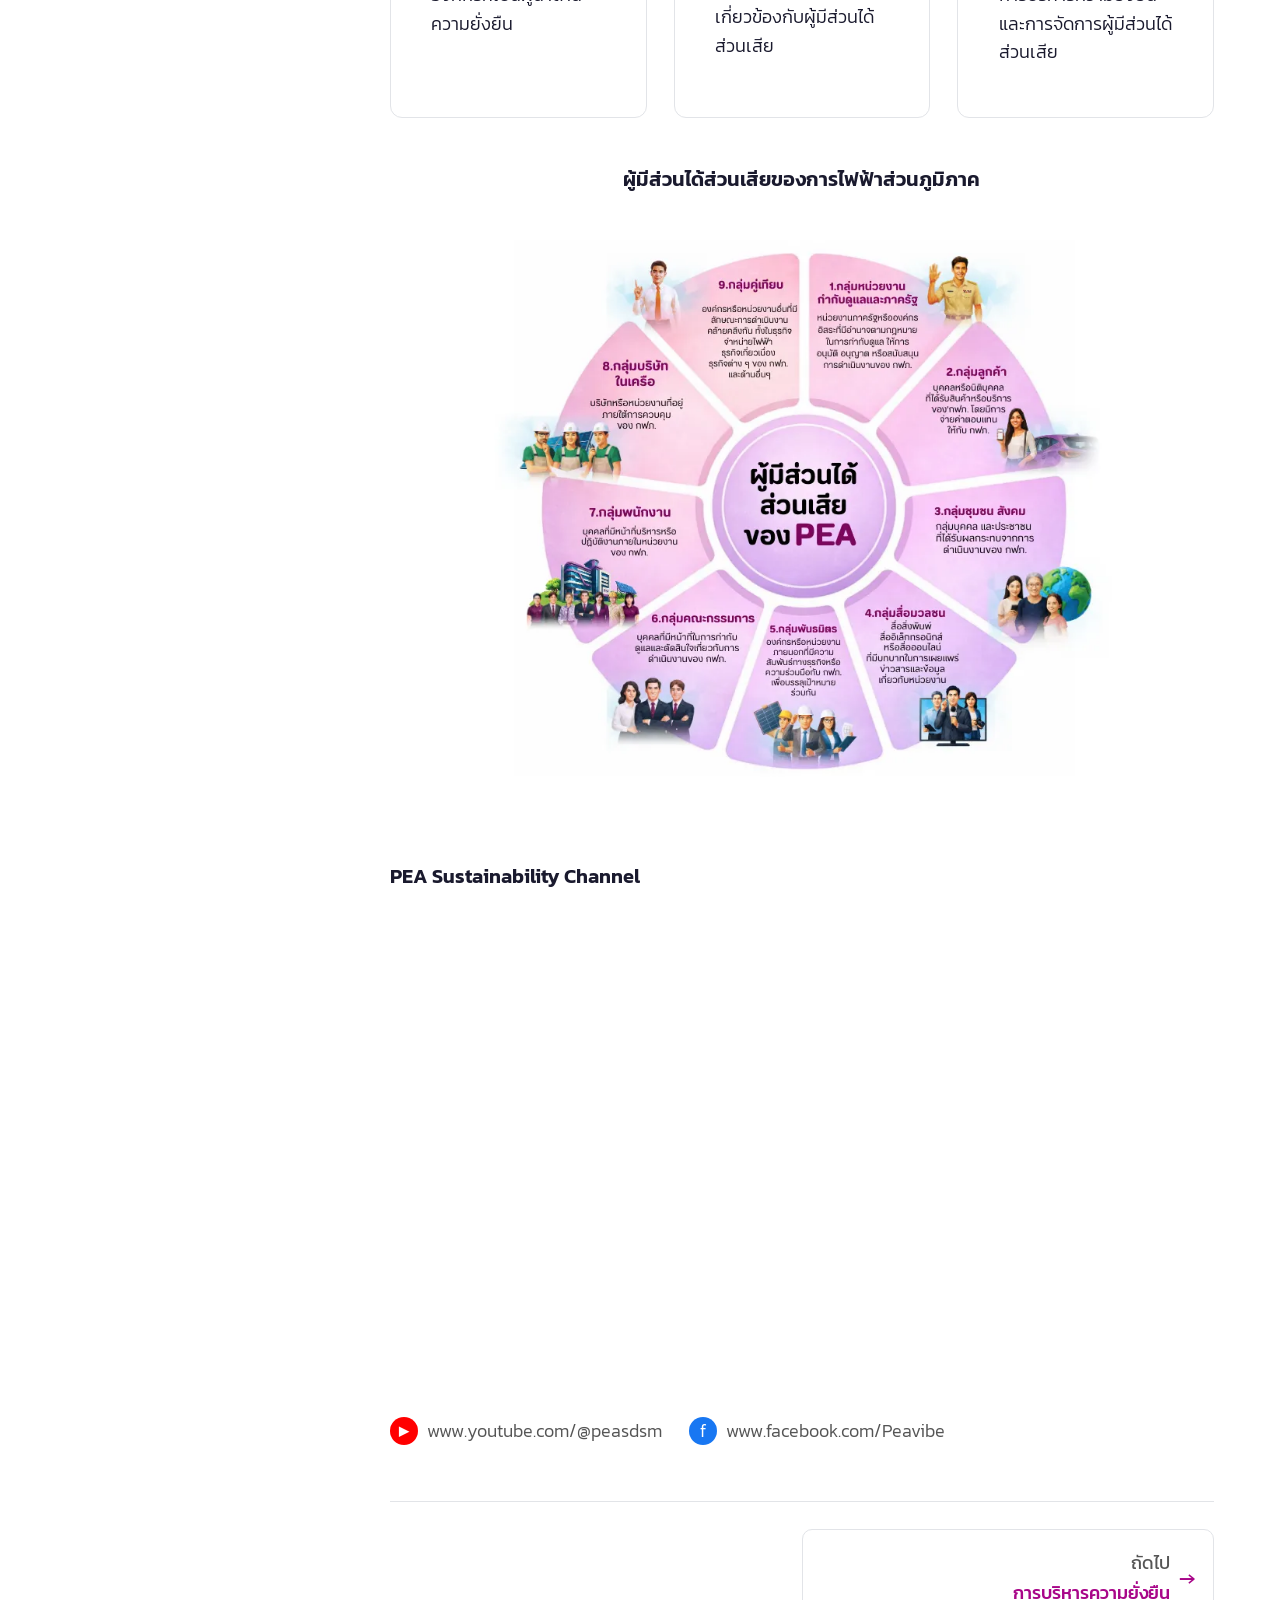
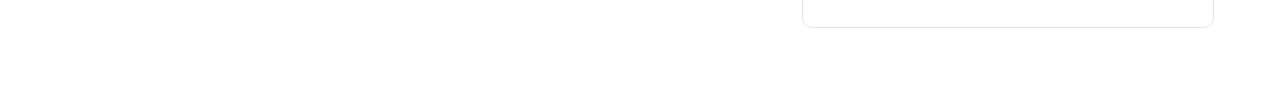
==== commit e4ec22aa: "Refactor governance and report archive - Make donut chart groups responsive with auto-fit grid + cla" ====
--- a/index.html
+++ b/index.html
@@ -13,7 +13,7 @@
   <!-- Top Bar -->
   <header class="top-bar">
     <button class="hamburger-btn" id="hamburgerBtn" title="เปิด/ปิดเมนู"><svg class="bar" xmlns="http://www.w3.org/2000/svg" viewBox="0 0 640 640"><path d="M96 160C96 142.3 110.3 128 128 128L512 128C529.7 128 544 142.3 544 160C544 177.7 529.7 192 512 192L128 192C110.3 192 96 177.7 96 160zM96 320C96 302.3 110.3 288 128 288L512 288C529.7 288 544 302.3 544 320C544 337.7 529.7 352 512 352L128 352C110.3 352 96 337.7 96 320zM544 480C544 497.7 529.7 512 512 512L128 512C110.3 512 96 497.7 96 480C96 462.3 110.3 448 128 448L512 448C529.7 448 544 462.3 544 480z"/></svg><i class="fa-regular fa-square-minus close-icon"></i></button>
-    <span class="top-bar-title">56-1 One Report 2568</span>
+    <span class="top-bar-title">การพัฒนาความยั่งยืนของ PEA</span>
     <div class="font-picker">
       <button id="fontDecrease" title="ลดขนาดตัวอักษร">A-</button>
       <button id="fontIncrease" title="เพิ่มขนาดตัวอักษร">A+</button>
@@ -79,8 +79,8 @@
             <tr><th>วันที่ก่อตั้ง</th><td>วันที่ 28 กันยายน พ.ศ. 2503</td></tr>
             <tr><th>เว็บไซต์</th><td><a href="https://www.pea.co.th" target="_blank" rel="noopener">https://www.pea.co.th</a></td></tr>
             <tr><th>สำนักงานใหญ่</th><td>200 ถนนงามวงศ์วาน แขวงลาดยาว เขตจตุจักร กรุงเทพมหานคร 10900</td></tr>
-            <tr><th>จำนวนสำนักงาน (รวมสำนักงานบริการ โรงงานไฟฟ้าและโรงงานคอนกรีต)</th><td>958 แห่ง (ข้อมูล ณ วันที่ 31 ธันวาคม พ.ศ. 2567)</td></tr>
-            <tr><th>จำนวนพนักงาน (รวมพนักงานและลูกจ้าง)</th><td>32,921 (ข้อมูล ณ วันที่ 31 ธันวาคม พ.ศ. 2567)</td></tr>
+            <tr><th>จำนวนสำนักงาน (รวมสำนักงานบริการ โรงงานไฟฟ้าและโรงงานคอนกรีต)</th><td><div style="display: flex; flex-direction: column;"><span>958 แห่ง</span><span>(ข้อมูล ณ วันที่ 31 ธันวาคม พ.ศ. 2567)</span></div></td></tr>
+            <tr><th>จำนวนพนักงาน (รวมพนักงานและลูกจ้าง)</th><td><div style="display: flex; flex-direction: column;"><span>32,921</span><span>(ข้อมูล ณ วันที่ 31 ธันวาคม พ.ศ. 2567)</span></div></td></tr>
           </tbody>
         </table>
       </div>
--- a/styles.css
+++ b/styles.css
@@ -59,8 +59,8 @@
   overflow-x: hidden;
 }
 
-p { font-size: 18px; }
-#mainWrapper > div > p { font-size: 1.125rem; }
+p { font-size: 16px; }
+#mainWrapper > div > p { font-size: 1rem; }
 
 /* ── Top Bar ── */
 .top-bar {
@@ -83,7 +83,7 @@
   display: flex;
   align-items: center;
   gap: 0;
-  font-size: 0.85rem;
+  font-size: 1rem;
   font-weight: 500;
 }
 .lang-selector a {
@@ -102,7 +102,7 @@
   display: flex;
   align-items: center;
   gap: 0.25rem;
-  font-size: 0.85rem;
+  font-size: 1rem;
   font-weight: 500;
 }
 .font-picker button {
@@ -112,7 +112,7 @@
   cursor: pointer;
   color: var(--pea-text-muted);
   font-family: 'Kanit', sans-serif;
-  font-size: 0.85rem;
+  font-size: 1rem;
   padding: 0.25rem 0.5rem;
   line-height: 1;
   transition: all 0.2s;
@@ -123,7 +123,7 @@
   height: 32px;
 }
 .font-picker button:hover { color: var(--pea-accent); border-color: var(--pea-accent); }
-.font-picker .font-size-label { font-size: 0.75rem; color: var(--pea-text-muted); margin: 0 0.15rem; }
+.font-picker .font-size-label { font-size: 1rem; color: var(--pea-text-muted); margin: 0 0.15rem; }
 [data-theme="dark"] .top-bar-title { color: var(--pea-accent); }
 /* ── Hamburger Menu Button ── */
 .hamburger-btn {
@@ -164,7 +164,7 @@
 
 .lang-selector {
   font-family: 'Kanit', sans-serif;
-  font-size: 0.85rem;
+  font-size: 1rem;
   padding: 0.3rem 0.6rem;
   border: none;
   border-radius: 6px;
@@ -192,7 +192,7 @@
   margin-bottom: 1rem;
 }
 .sidebar-logo img { height: 40px; width: auto; }
-.sidebar-logo span { font-weight: 600; font-size: 0.9rem; color: var(--pea-accent); }
+.sidebar-logo span { font-weight: 600; font-size: 1rem; color: var(--pea-accent); }
 .sidebar-nav { list-style: none; }
 .sidebar-nav li { margin: 0; }
 .sidebar-nav a {
@@ -265,7 +265,7 @@
 .org-table {
   width: 100%;
   min-width: 600px;
-  font-size: 0.9rem;
+  font-size: 1rem;
   border: none;
 }
 .org-table th, .org-table td {
@@ -288,7 +288,7 @@
   width: 100%;
   border-collapse: collapse;
   margin: 1.5rem 0;
-  font-size: 0.9rem;
+  font-size: 1rem;
   border: 1px solid var(--pea-border);
   border-radius: 8px;
   overflow: hidden;
@@ -304,8 +304,9 @@
   background: var(--pea-accent);
   color: #fff;
   font-weight: 500;
-}
-.data-table td { font-size: 1.125rem; }
+  font-size: 16px;
+}
+.data-table td { font-size: 16px; }
 .data-table tr:nth-child(even) { background: var(--pea-accent-light); }
 [data-theme="dark"] .data-table th { background: var(--pea-accent); }
 [data-theme="dark"] .data-table td { border-color: var(--pea-border); }
@@ -374,14 +375,14 @@
   margin-bottom: 0.6rem;
 }
 .vmv-card p {
-  font-size: 1.125rem;
+  font-size: 1rem;
   line-height: 1.7;
   color: var(--pea-text);
   margin-bottom: 0.25rem;
 }
 .vmv-eng {
   display: block;
-  font-size: 0.75rem;
+  font-size: 1rem;
   font-weight: 300;
   color: var(--pea-text-muted);
   margin-top: 0.4rem;
@@ -407,7 +408,7 @@
 .vm-card { text-align: center; padding: 2rem 1.5rem; }
 .vm-card img { width: 90px; height: 90px; object-fit: contain; margin-bottom: 1rem; }
 .vm-card h3, .vm-card h4 { color: var(--pea-accent); font-size: 1.15rem; margin-bottom: 0.75rem; }
-.vm-card p, .vm-card ul { font-size: 1.125rem; color: var(--pea-text-muted); text-align: left; }
+.vm-card p, .vm-card ul { font-size: 1rem; color: var(--pea-text-muted); text-align: left; }
 .vm-card ul { list-style: disc; padding-left: 1.5rem; }
 .vm-card ul li { margin-bottom: 0.4rem; }
 
@@ -437,14 +438,14 @@
 .sso-card:hover { transform: translateY(-2px); box-shadow: var(--pea-card-shadow); }
 .sso-card h2 { font-size: 1.15rem; font-weight: 700; margin: 0 0 0.5rem; border: none; padding: 0; color: #a80689; }
 .sso-card-header { font-weight: 700; font-size: 1rem; color: var(--pea-accent); margin-bottom: 0.5rem; background: var(--pea-accent-light); padding: 0.6rem 0.75rem; border-radius: 8px; border-left: 3px solid var(--pea-accent); }
-.sso-card-sub { font-size: 1.125rem; color: var(--pea-text-muted); margin-bottom: 1.25rem; line-height: 1.6; }
+.sso-card-sub { font-size: 1rem; color: var(--pea-text-muted); margin-bottom: 1.25rem; line-height: 1.6; }
 .strategy-item {
   background: none;
   border: none;
   border-radius: 8px;
   padding: 0.75rem 1rem;
   margin-bottom: 0.75rem;
-  font-size: 0.85rem;
+  font-size: 1rem;
   line-height: 1.6;
 }
 .strategy-item strong { color: var(--pea-accent); font-weight: 600; }
@@ -458,13 +459,13 @@
 .social-link {
   display: flex; align-items: center; gap: 0.5rem;
   text-decoration: none; color: var(--pea-text-muted);
-  font-size: 0.9rem; transition: color 0.2s;
+  font-size: 1rem; transition: color 0.2s;
 }
 .social-link:hover { color: var(--pea-accent); }
 .social-icon {
   width: 28px; height: 28px; border-radius: 50%;
   display: flex; align-items: center; justify-content: center;
-  font-size: 0.85rem; color: #fff;
+  font-size: 1rem; color: #fff;
 }
 .social-icon.yt { background: #FF0000; }
 .social-icon.fb { background: #1877F2; }
@@ -482,7 +483,7 @@
   flex: 1;
   display: flex; align-items: center; gap: 0.5rem;
   text-decoration: none; color: var(--pea-accent);
-  font-weight: 500; font-size: 0.95rem; transition: gap 0.2s;
+  font-weight: 500; font-size: 1rem; transition: gap 0.2s;
   padding: 1rem;
   border: 1px solid var(--pea-border);
   border-radius: 10px;
@@ -494,7 +495,7 @@
 .page-nav.prev-only a { flex: 0 1 50%; justify-content: flex-start; }
 .page-nav.prev-only a span { text-align: left; }
 .page-nav small {
-  display: block; font-size: 0.75rem;
+  display: block; font-size: 1rem;
   color: var(--pea-text-muted); font-weight: 400;
 }
 /* .page-nav a:last-child { justify-content: flex-end; } */
@@ -518,10 +519,10 @@
 .info-card img { width: 100%; height: auto; display: block; }
 .info-card .info-card-body { padding: 1rem 1.25rem; }
 .info-card .info-card-body h3 { font-size: 1rem; margin-bottom: 0.5rem; color: var(--pea-accent); }
-.info-card .info-card-body p { font-size: 0.85rem; color: var(--pea-text-muted); }
+.info-card .info-card-body p { font-size: 1rem; color: var(--pea-text-muted); }
 
 /* ── Full-width Image ── */
-.full-img { width: 100%; height: auto; display: block; border-radius: 12px; margin: 1.5rem 0; }
+.full-img { max-width: 100%; height: auto; display: block; border-radius: 12px; margin: 2rem 0; }
 
 /* ── Certification Cards ── */
 .cert-grid {
@@ -540,7 +541,7 @@
 }
 .cert-card:hover { transform: translateY(-2px); box-shadow: var(--pea-card-shadow); }
 .cert-card img { max-height: 80px; width: auto; margin-bottom: 0.75rem; }
-.cert-card h4 { font-size: 0.9rem; color: var(--pea-accent); font-weight: 600; }
+.cert-card h4 { font-size: 1rem; color: var(--pea-accent); font-weight: 600; }
 
 /* ── Materiality Topics ── */
 .materiality-group {
@@ -566,7 +567,7 @@
 .materiality-group:hover { transform: translateY(-2px); box-shadow: var(--pea-card-shadow); }
 .materiality-label {
   display: inline-block;
-  font-size: 0.8rem;
+  font-size: 1rem;
   font-weight: 600;
   color: var(--pea-accent);
   background: var(--pea-accent-light);
@@ -585,7 +586,7 @@
   padding: 0.5rem 0 0.5rem 1.25rem;
   border-left: none;
   margin-bottom: 0.5rem;
-  font-size: 0.9rem;
+  font-size: 1rem;
 }
 .materiality-item strong { color: #1a1a2e; font-weight: 600; }
 .materiality-item.item-env {
@@ -611,9 +612,7 @@
 /* Chart Wrapper */
 .chart-wrapper {
   background: var(--pea-sidebar-bg);
-  border: 1px solid var(--pea-border);
   border-radius: 12px;
-  padding: 1.5rem;
   margin: 1.5rem 0;
 }
 .chart-summary {
@@ -629,7 +628,7 @@
   gap: 0.5rem;
 }
 .chart-year {
-  font-size: 0.85rem;
+  font-size: 1rem;
   font-weight: 500;
   padding: 0.2rem 0.75rem;
   border-radius: 20px;
@@ -651,6 +650,66 @@
 
 @media (max-width: 480px) {
   .chart-score { font-size: 1.25rem; }
+}
+
+/* ── Donut Chart Group (responsive) ── */
+.donut-group {
+  display: grid;
+  grid-template-columns: repeat(auto-fit, minmax(140px, 1fr));
+  gap: clamp(1rem, 2.5vw, 2rem);
+  justify-items: center;
+  align-items: start;
+  margin: 1.5rem 0 1rem;
+  font-size: 1rem;
+  line-height: 1.6;
+  color: var(--pea-text);
+}
+.donut-card {
+  display: flex;
+  flex-direction: column;
+  align-items: center;
+  gap: 0.65rem;
+  width: 100%;
+  max-width: 200px;
+  text-align: center;
+}
+.donut-ring {
+  position: relative;
+  display: inline-flex;
+  align-items: center;
+  justify-content: center;
+  width: clamp(84px, 11vw, 120px);
+  aspect-ratio: 1 / 1;
+}
+.donut-ring svg {
+  width: 100%;
+  height: 100%;
+  transform: rotate(-90deg);
+  overflow: visible;
+}
+.donut-ring__value {
+  position: absolute;
+  font-size: clamp(0.875rem, 1.4vw, 1.05rem);
+  font-weight: 700;
+  color: var(--pea-accent);
+  letter-spacing: -0.01em;
+}
+.donut-label {
+  font-weight: 300;
+  color: var(--pea-text);
+  font-size: clamp(0.875rem, 1.4vw, 1rem);
+  line-height: 1.5;
+}
+.donut-label--accent { color: #24418F; }
+
+.donut-group--label-top .donut-card { flex-direction: column-reverse; }
+
+@media (max-width: 480px) {
+  .donut-group {
+    grid-template-columns: repeat(2, minmax(0, 1fr));
+    gap: 1rem 0.75rem;
+  }
+  .donut-card { max-width: 100%; }
 }
 
 .stakeholder-groups { margin: 2rem 0; }
@@ -708,13 +767,13 @@
   .cert-grid { grid-template-columns: repeat(2, 1fr); }
   .org-table th { width: 200px; }
 
-  .data-table th, .data-table td { padding: 0.5rem 0.6rem; font-size: 0.8rem; }
+  .data-table th, .data-table td { padding: 0.5rem 0.6rem; font-size: 1rem; }
   .page-nav { gap: 0.75rem; }
-  .page-nav a { font-size: 0.85rem; padding: 0.75rem; }
+  .page-nav a { font-size: 1rem; padding: 0.75rem; }
   h1 { font-size: 1.35rem; }
   h2 { font-size: 1.15rem; }
   h3 { font-size: 1rem; }
-  p { font-size: 1.125rem; }
+  p { font-size: 1rem; }
   .vmv-card { padding: 1.5rem 1.25rem 1.5rem; }
   .sso-card { padding: 0 1.25rem 1.25rem; }
   .stakeholder-section img { max-width: 100%; }
@@ -752,3 +811,11 @@
   .sso-grid-2col .sso-card { width: 100%; }
   .info-cards-2col { grid-template-columns: repeat(2, 1fr); }
 }
+
+@media (max-width: 429.98px) {
+  #mainWrapper > div > img.full-img.org-table-wrapper {
+    aspect-ratio: auto !important;
+    height: auto !important;
+    object-fit: initial !important;
+  }
+}
